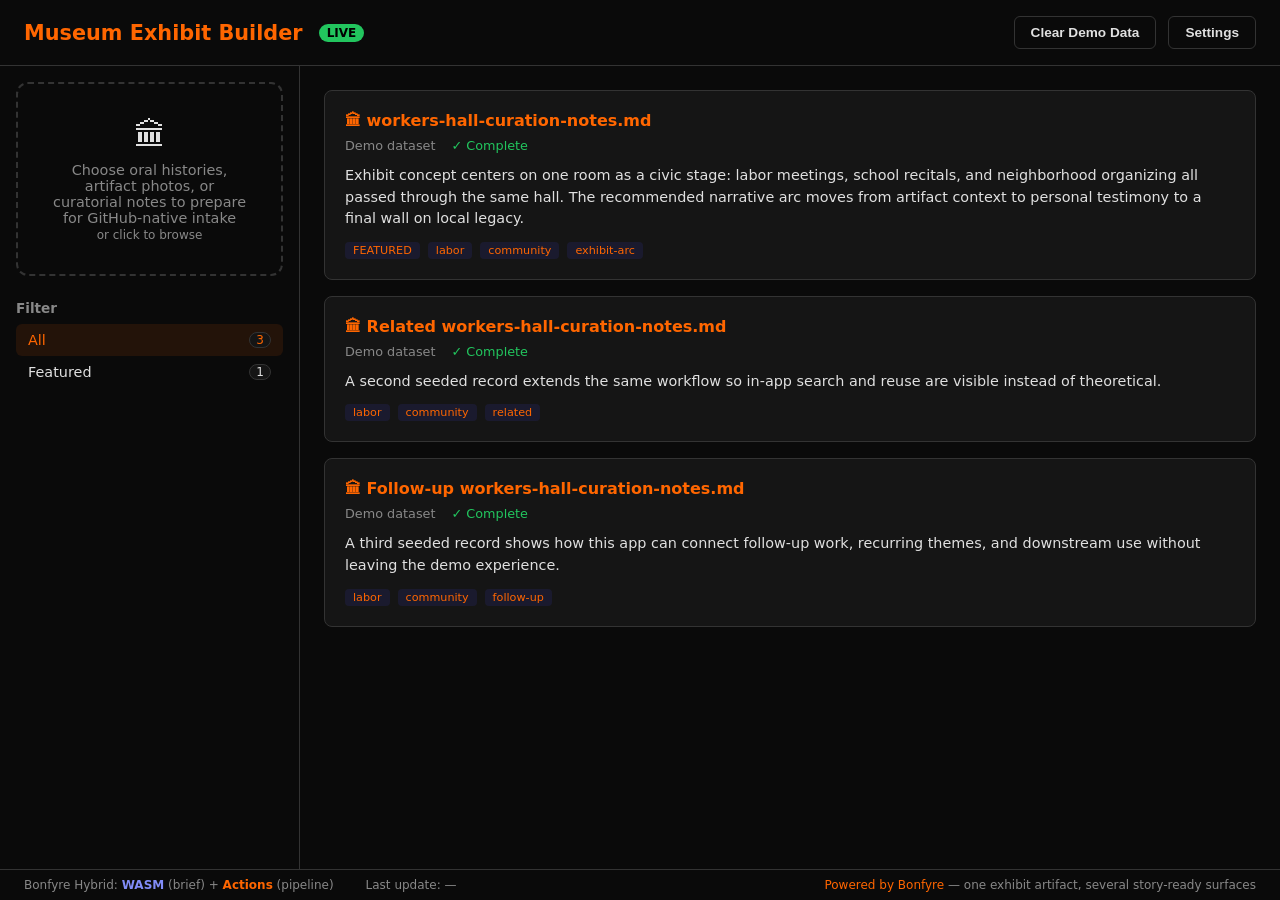
==== site/index.html @ 31284d8c "Make seeded demos multi-record and searchable" ====
<!DOCTYPE html>
<html lang="en">
<head>
  <meta charset="utf-8">
  <meta name="viewport" content="width=device-width,initial-scale=1">
  <title>Museum Exhibit Builder</title>
  <style>
    :root{--bg:#0a0a0a;--fg:#e0e0e0;--accent:#ff6600;--surface:#151515;--border:#333;--dim:#888;--green:#22c55e;--red:#ef4444;--yellow:#eab308}
    *{margin:0;padding:0;box-sizing:border-box}
    body{font-family:system-ui,-apple-system,sans-serif;background:var(--bg);color:var(--fg)}
    .app{display:grid;grid-template-columns:300px 1fr;grid-template-rows:auto 1fr auto;min-height:100vh}
    header{grid-column:1/-1;padding:1rem 1.5rem;border-bottom:1px solid var(--border);display:flex;align-items:center;gap:1rem}
    .sidebar{border-right:1px solid var(--border);padding:1rem;overflow-y:auto}
    .main{padding:1.5rem;overflow-y:auto}
    h1{font-size:1.3rem;color:var(--accent)}
    .badge{font-size:.75rem;padding:2px 8px;border-radius:999px;font-weight:600}
    .badge-live{background:var(--green);color:#000}
    .badge-processing{background:var(--yellow);color:#000;animation:pulse 1.5s infinite}
    @keyframes pulse{50%{opacity:.6}}
    .header-right{margin-left:auto;display:flex;gap:.75rem;align-items:center}
    .dropzone{border:2px dashed var(--border);border-radius:12px;padding:2rem;text-align:center;cursor:pointer;transition:all .2s;margin-bottom:1rem}
    .dropzone:hover,.dropzone.drag-over{border-color:var(--accent);background:rgba(255,102,0,.05)}
    .dropzone input{display:none}
    .dropzone-icon{font-size:2rem;margin-bottom:.5rem}
    .dropzone-text{color:var(--dim);font-size:.9rem}
    .pipeline{margin-top:1rem}
    .pipeline-step{display:flex;align-items:center;gap:.5rem;padding:.5rem .75rem;border-left:3px solid var(--border);margin-left:.5rem;font-size:.85rem;transition:all .3s}
    .pipeline-step.active{border-color:var(--accent);color:var(--accent)}
    .pipeline-step.done{border-color:var(--green);color:var(--green)}
    .pipeline-step.wasm{border-color:#818cf8;color:#818cf8}
    .pipeline-step .label{flex:1}
    .pipeline-step .where{font-size:.7rem;opacity:.6}
    .card{background:var(--surface);border:1px solid var(--border);border-radius:8px;padding:1.25rem;margin-bottom:1rem}
    .card h3{color:var(--accent);font-size:1rem;margin-bottom:.5rem}
    .card-meta{font-size:.8rem;color:var(--dim);margin-bottom:.75rem;display:flex;gap:1rem}
    .card-body{font-size:.9rem;line-height:1.5}
    .card-tags{margin-top:.75rem;display:flex;gap:.5rem;flex-wrap:wrap}
    .tag{font-size:.7rem;padding:2px 8px;border-radius:4px;background:#1a1a2e;color:var(--accent)}
    .tag-urgent{background:#3b1111;color:var(--red)}
    .preview{background:#0d0d1a;border:1px solid #2a2a4a;border-radius:8px;padding:1rem;margin-top:1rem}
    .preview h4{color:#818cf8;font-size:.85rem;margin-bottom:.5rem}
    .preview pre{font-size:.8rem;white-space:pre-wrap;color:var(--dim);max-height:300px;overflow-y:auto}
    .wasm-badge{font-size:.65rem;background:#818cf8;color:#000;padding:1px 6px;border-radius:3px;margin-left:.5rem}
    .config{margin-top:1.5rem}
    .config h4{font-size:.85rem;color:var(--dim);margin-bottom:.5rem}
    .config input{width:100%;padding:.5rem;background:var(--surface);border:1px solid var(--border);border-radius:4px;color:var(--fg);font-size:.85rem;margin-bottom:.5rem}
    .config label{font-size:.8rem;color:var(--dim);display:block;margin-bottom:.25rem}
    .btn{padding:.5rem 1rem;border-radius:6px;border:none;cursor:pointer;font-size:.85rem;font-weight:600;transition:all .15s}
    .btn-primary{background:var(--accent);color:#000}
    .btn-primary:hover{background:#e65c00}
    .btn-ghost{background:transparent;border:1px solid var(--border);color:var(--fg)}
    .filter-list{list-style:none;margin-top:.5rem}
    .filter-item{padding:.5rem .75rem;border-radius:6px;cursor:pointer;font-size:.9rem;display:flex;justify-content:space-between}
    .filter-item:hover{background:rgba(255,255,255,.05)}
    .filter-item.active{background:rgba(255,102,0,.1);color:var(--accent)}
    .filter-count{font-size:.75rem;background:var(--surface);border:1px solid var(--border);padding:0 6px;border-radius:999px}
    .status-bar{grid-column:1/-1;border-top:1px solid var(--border);padding:.5rem 1.5rem;font-size:.75rem;color:var(--dim);display:flex;gap:2rem}
    @media(max-width:768px){.app{grid-template-columns:1fr}.sidebar{border-right:none;border-bottom:1px solid var(--border)}}
  </style>
</head>
<body>
  <div class="app">
    <header>
      <h1>Museum Exhibit Builder</h1>
      <span class="badge badge-live" id="statusBadge">LIVE</span>
      <div class="header-right">
        <button class="btn btn-ghost" id="toggleDemoBtn" type="button">Clear Demo Data</button>
        <button class="btn btn-ghost" onclick="toggleConfig()">Settings</button>
      </div>
    </header>
    <div class="sidebar">
      <div class="dropzone" id="dropzone">
        <div class="dropzone-icon">🏛</div>
        <div class="dropzone-text">Choose oral histories, artifact photos, or curatorial notes to prepare for GitHub-native intake<br><small>or click to browse</small></div>
        <input type="file" id="fileInput" accept="audio/*,.wav,.mp3,.m4a,.ogg,.flac,.webm,image/*,.jpg,.jpeg,.png,.gif,.txt,.md" multiple>
      </div>
      <div class="pipeline" id="pipeline" style="display:none;">
        <div class="pipeline-step" data-step="prepare"><span class="label">Prepare intake file</span><span class="where">Browser</span></div>
        <div class="pipeline-step" data-step="commit"><span class="label">Upload + commit</span><span class="where">GitHub Web</span></div>
        <div class="pipeline-step" data-step="process"><span class="label">bonfyre-transcribe</span><span class="where">Actions</span></div>
        <div class="pipeline-step" data-step="brief"><span class="label">bonfyre-brief</span><span class="where wasm-badge">WASM</span></div>
        <div class="pipeline-step" data-step="clips"><span class="label">bonfyre-clips</span><span class="where">Actions</span></div>
        <div class="pipeline-step" data-step="tag"><span class="label">bonfyre-tag</span><span class="where">Actions</span></div>
        <div class="pipeline-step" data-step="render"><span class="label">bonfyre-render</span><span class="where">Actions</span></div>
        <div class="pipeline-step" data-step="emit"><span class="label">bonfyre-emit</span><span class="where">Actions</span></div>
      </div>
      <div class="preview" id="wasmPreview" style="display:none;">
        <h4>Live Preview <span class="wasm-badge">WASM</span></h4>
        <pre id="previewContent">Processing…</pre>
      </div>
      <div class="preview" id="intakePreview" style="display:none;">
        <h4>GitHub Intake</h4>
        <pre id="intakeContent">Preparing upload…</pre>
        <div style="margin-top:.75rem;display:flex;gap:.5rem;flex-wrap:wrap;">
          <a class="btn btn-primary" id="downloadPrepared" href="#" download>Download Intake Copy</a>
          <a class="btn btn-ghost" id="openUploadFolder" href="#" target="_blank" rel="noreferrer">Open GitHub Folder</a>
          <button class="btn btn-ghost" id="markUploaded" type="button">I Uploaded It</button>
        </div>
      </div>
      <h4 style="margin-top:1.5rem;font-size:.85rem;color:var(--dim);">Filter</h4>
      <ul class="filter-list" id="filterList">
        <li class="filter-item active" data-filter="all">All <span class="filter-count" id="countAll">0</span></li>
        <li class="filter-item" data-filter="flagged">Featured <span class="filter-count">0</span></li>
      </ul>
      <div class="config" id="configPanel" style="display:none;">
        <h4>GitHub Connection</h4>
        <label>Repository (owner/repo)</label>
        <input type="text" id="cfgRepo" placeholder="Nickgonzales76017/pages-museum-exhibit">
        <label>Branch</label>
        <input type="text" id="cfgBranch" value="main">
<button class="btn btn-primary" onclick="saveConfig()" style="width:100%;margin-top:.5rem;">Save</button>
      </div>
    </div>
    <div class="main" id="boardContent">
      <div style="text-align:center;padding:4rem 2rem;color:var(--dim);">
        <p style="font-size:1.2rem;margin-bottom:.5rem;">No exhibits yet</p>
        <p>Drop oral histories, photos, or notes to build a digital museum exhibit.</p>
        <p style="margin-top:1.5rem;font-size:.85rem;line-height:1.6;">
          <strong style="color:var(--accent);">Path 3 — Hybrid Architecture</strong><br>
          Prepare intake copy → upload with <strong style="color:var(--accent)">GitHub’s own web UI</strong><br>→ <strong style="color:var(--accent)">Actions</strong> transcribes, clips, tags → <strong style="color:#818cf8">WASM</strong> briefs in-browser → Pages deploys
        </p>
        <div style="margin-top:1.5rem;display:grid;grid-template-columns:repeat(auto-fit,minmax(130px,1fr));gap:.75rem;text-align:center;font-size:.8rem;">
          <div style="padding:.5rem;border:1px solid var(--border);border-radius:6px;">
            <div style="color:var(--accent);font-weight:600;font-size:1rem;">One collection</div>
            <div>Start from the actual material</div>
          </div>
          <div style="padding:.5rem;border:1px solid var(--border);border-radius:6px;">
            <div style="color:var(--accent);font-weight:600;font-size:1rem;">Exhibit-ready story</div>
            <div>Context people can walk through</div>
          </div>
          <div style="padding:.5rem;border:1px solid var(--border);border-radius:6px;">
            <div style="color:var(--accent);font-weight:600;font-size:1rem;">No prompt UI</div>
            <div>Bring the collection and go</div>
          </div>
        </div>
        <p style="margin-top:1rem;font-size:.75rem;color:var(--dim);">
          One exhibit artifact, several story-ready surfaces.
        </p>
      </div>
    </div>
    <div class="status-bar">
      <span>Bonfyre Hybrid: <strong style="color:#818cf8">WASM</strong> (brief) + <strong style="color:var(--accent)">Actions</strong> (pipeline)</span>
      <span id="lastUpdate">Last update: —</span>
      <span style="margin-left:auto;"><a href="https://github.com/Nickgonzales76017/bonfyre" style="color:var(--accent);text-decoration:none;">Powered by Bonfyre</a>
        &mdash; one exhibit artifact, several story-ready surfaces</span>
    </div>
  </div>
    <script src="js/github-intake.js"></script>
  <script src="js/github-jobs.js"></script>
  <script>
const STORE_KEY = 'bonfyre_pages-museum-exhibit_config';
const ITEMS_KEY = 'bonfyre_pages-museum-exhibit_items';
const INPUT_PATH = 'input';
const DEFAULT_REPO = 'Nickgonzales76017/pages-museum-exhibit';
const DEFAULT_BRANCH = 'main';
const APP_NAME = "Museum Exhibit Builder";
const ROUTE_LABEL = "museum exhibit";
const EXTRA_ARTIFACTS = [{"suffix":".clips.json","step":"clips"},{"suffix":".tags.json","step":"tag"}];
const COMPLETE_WHEN_ANY = ["clips","tags"];
const FLAG_TERMS = ["featured","hero"];
const COMPLETE_AFTER_BRIEF_ONLY = false;

let config = Object.assign({ repo: DEFAULT_REPO, branch: DEFAULT_BRANCH }, JSON.parse(localStorage.getItem(STORE_KEY) || '{}'));
let items = JSON.parse(localStorage.getItem(ITEMS_KEY) || '[]');
let briefWorker = null;
let activeIntake = null;

function toggleConfig() {
  const panel = document.getElementById('configPanel');
  panel.style.display = panel.style.display === 'none' ? 'block' : 'none';
  if (panel.style.display === 'block') {
    document.getElementById('cfgRepo').value = config.repo || '';
    document.getElementById('cfgBranch').value = config.branch || 'main';
  }
}

function saveConfig() {
  config = {
    repo: document.getElementById('cfgRepo').value.trim() || DEFAULT_REPO,
    branch: document.getElementById('cfgBranch').value.trim() || DEFAULT_BRANCH
  };
  localStorage.setItem(STORE_KEY, JSON.stringify(config));
  document.getElementById('configPanel').style.display = 'none';
}

const dropzone = document.getElementById('dropzone');
const fileInput = document.getElementById('fileInput');

dropzone.addEventListener('click', () => fileInput.click());
dropzone.addEventListener('dragover', e => { e.preventDefault(); dropzone.classList.add('drag-over'); });
dropzone.addEventListener('dragleave', () => dropzone.classList.remove('drag-over'));
dropzone.addEventListener('drop', e => {
  e.preventDefault();
  dropzone.classList.remove('drag-over');
  [...e.dataTransfer.files].forEach(f => handleFile(f));
});
fileInput.addEventListener('change', e => { [...e.target.files].forEach(f => handleFile(f)); });

function safeJson(raw) {
  try {
    return JSON.parse(raw);
  } catch (_) {
    return null;
  }
}

function matchesFlagTerms(value) {
  const haystack = typeof value === 'string' ? value.toLowerCase() : JSON.stringify(value || {}).toLowerCase();
  return FLAG_TERMS.some(term => haystack.includes(term));
}

function applyArtifactSignals(item, name, raw) {
  const parsed = safeJson(raw);
  if (name === 'tags' && parsed && Array.isArray(parsed.tags)) {
    item.tags = parsed.tags;
    if (!item.flagged && matchesFlagTerms(parsed.tags)) item.flagged = true;
  }
  if (name === 'tone') {
    if (!item.flagged && (matchesFlagTerms(raw) || matchesFlagTerms(parsed))) item.flagged = true;
  }
  if (!item.flagged && matchesFlagTerms(raw)) item.flagged = true;
}

async function handleFile(file) {
  if (!config.repo) {
    toggleConfig();
    alert('Configure the GitHub repository first.');
    return;
  }

  const preparedName = BonfyreGitHubIntake.createPreparedName(file.name);
  const itemId = preparedName.replace(/\.[^.]*$/, '');
  const targetPath = INPUT_PATH + '/' + preparedName;

  showPipeline();
  updateStep('prepare', 'active');
  updateStep('brief', 'wasm');

  activeIntake = {
    id: itemId,
    file: preparedName,
    originalFile: file.name,
    targetPath,
    uploadFolderUrl: buildUploadFolderUrl(),
    pollingStarted: false
  };

  try {
    const preparedDownload = BonfyreGitHubIntake.createPreparedDownload(file, preparedName);
    updateStep('prepare', 'done');
    updateStep('commit', 'active');
    BonfyreGitHubJobs.showIntakePreview({
      intake: activeIntake,
      preparedDownload,
      routeLabel: ROUTE_LABEL,
      branch: config.branch
    });

    const item = {
      id: itemId,
      file: preparedName,
      time: new Date().toLocaleString(),
      status: 'awaiting-upload',
      brief: null,
      tags: [],
      flagged: false,
      targetPath
    };

    items = BonfyreGitHubJobs.upsertAndPersist(ITEMS_KEY, items, item);
    renderBoard();

    if (BonfyreGitHubIntake.isTextLikeFile(file)) {
      const text = await file.text();
      runBriefWasm(text, itemId);
    } else {
      showWasmPreview(BonfyreGitHubJobs.buildReadyMessage(APP_NAME));
    }
  } catch (err) {
    console.error('Intake preparation failed:', err);
    alert('Intake preparation failed: ' + err.message);
    hidePipeline();
  }
}

async function githubGetFile(filePath) {
  return BonfyreGitHubIntake.fetchRawFile({
    repo: config.repo,
    branch: config.branch,
    path: filePath
  });
}

function buildUploadFolderUrl() {
  return BonfyreGitHubIntake.buildUploadFolderUrl({
    repo: config.repo,
    branch: config.branch,
    inputPath: INPUT_PATH
  });
}

function markUploaded() {
  items = BonfyreGitHubJobs.markUploaded({
    activeIntake,
    items,
    storageKey: ITEMS_KEY,
    updateStep,
    renderBoard,
    onStartPoll: function(intake) {
      pollForCompletion(intake.id, intake.file);
    }
  });
}

function initBriefWorker() {
  if (window.Worker) {
    try {
      briefWorker = new Worker('js/brief-worker.js');
      briefWorker.onmessage = function(e) {
        if (e.data.type === 'brief') {
          showWasmPreview(e.data.result);
          items = BonfyreGitHubJobs.updateAndPersist(ITEMS_KEY, items, e.data.id, function(item) {
            item.brief = e.data.result;
            item.status = 'previewed';
          });
          renderBoard();
        }
      };
    } catch (_) {}
  }
}

function runBriefWasm(transcript, itemId) {
  if (briefWorker) {
    briefWorker.postMessage({ type: 'brief', text: transcript, id: itemId });
    updateStep('brief', 'active');
  }
}

function pollForCompletion(itemId, fileName) {
  const base = fileName.replace(/\.[^.]*$/, '');
  const seen = {};

  BonfyreGitHubJobs.pollArtifacts({
    onError: function(err) {
      console.warn('[bonfyre] poll:', err.message);
    },
    onPoll: async function(ctrl) {
      const transcript = await githubGetFile('artifacts/' + base + '.transcript.json');
      if (!transcript) return;

      updateStep('process', 'done');
      runBriefWasm(transcript, itemId);

      const brief = await githubGetFile('artifacts/' + base + '.brief.json');
      if (brief) updateStep('brief', 'done');

      for (const artifact of EXTRA_ARTIFACTS) {
        const raw = await githubGetFile('artifacts/' + base + artifact.suffix);
        if (!raw) continue;
        const key = artifact.suffix.replace(/^\./, '').replace(/\.(json|txt|md|html)$/,'');
        seen[key] = raw;
        if (artifact.step) updateStep(artifact.step, 'done');
      }

      const idx = items.findIndex(h => h.id === itemId);
      if (idx >= 0) {
        const next = Object.assign({}, items[idx]);
        if (brief) next.brief = BonfyreGitHubIntake.parseBriefPayload(brief);
        Object.keys(seen).forEach(name => applyArtifactSignals(next, name, seen[name]));
        items = BonfyreGitHubJobs.updateAndPersist(ITEMS_KEY, items, itemId, function(item) {
          item.brief = next.brief;
          item.tags = next.tags;
          item.flagged = next.flagged;
        });
      }

      const hasCompletionSignal = COMPLETE_WHEN_ANY.some(name => seen[name]);
      if (brief && (hasCompletionSignal || COMPLETE_AFTER_BRIEF_ONLY)) {
        updateStep('emit', 'done');
        items = BonfyreGitHubJobs.updateAndPersist(ITEMS_KEY, items, itemId, function(item) {
          item.status = 'complete';
          if (brief) item.brief = BonfyreGitHubIntake.parseBriefPayload(brief);
        });
        renderBoard();
        BonfyreGitHubJobs.touchLastUpdate('lastUpdate');
        setTimeout(hidePipeline, 2000);
        ctrl.stop();
        return;
      }

      renderBoard();
    }
  });
}

function showPipeline() {
  document.getElementById('pipeline').style.display = 'block';
  document.getElementById('statusBadge').className = 'badge badge-processing';
  document.getElementById('statusBadge').textContent = 'READY';
}

function hidePipeline() {
  document.getElementById('statusBadge').className = 'badge badge-live';
  document.getElementById('statusBadge').textContent = 'LIVE';
}

function updateStep(step, state) {
  const el = document.querySelector('[data-step="' + step + '"]');
  if (el) el.className = 'pipeline-step ' + state;
}

function showWasmPreview(text) {
  document.getElementById('wasmPreview').style.display = 'block';
  document.getElementById('previewContent').textContent = text;
}

function renderBoard() {
  const container = document.getElementById('boardContent');
  if (!items.length) return;
  const activeFilter = document.querySelector('.filter-item.active')?.dataset.filter || 'all';
  const filtered = activeFilter === 'all' ? items :
                   activeFilter === 'flagged' ? items.filter(h => h.flagged) :
                   items.filter(h => h.tags?.includes(activeFilter));
  let html = '';
  for (const h of filtered) {
    const statusColor = BonfyreGitHubJobs.statusColor(h.status);
    const statusLabel = BonfyreGitHubJobs.statusLabel(h.status);
    
    html += `<div class="card"><h3>🏛 ${h.file}</h3><div class="card-meta"><span>${h.time}</span><span style="color:${statusColor}">${statusLabel}</span></div><div class="card-body">${h.brief || "<em style=\"color:var(--dim)\">Curating exhibit…</em>"}</div><div class="card-tags">${h.flagged ? "<span class=\"tag\">FEATURED</span>" : ""}${(h.tags||[]).map(t=>`<span class="tag">${t}</span>`).join("")}</div></div>`;
  }
  container.innerHTML = html;
  const countAll = document.getElementById('countAll');
  if (countAll) countAll.textContent = items.length;
}

document.getElementById('filterList').addEventListener('click', e => {
  const item = e.target.closest('.filter-item');
  if (!item) return;
  document.querySelectorAll('.filter-item').forEach(i => i.classList.remove('active'));
  item.classList.add('active');
  renderBoard();
});

document.getElementById('markUploaded').addEventListener('click', markUploaded);

initBriefWorker();
renderBoard();
  </script>
  <script src="js/demo-boot.js"></script>
  <script>
    BonfyreDemoBoot.init({
      storeKey: ITEMS_KEY,
      demoPath: 'demos/museum-exhibit/demo-items.json',
      getItems: () => items,
      setItems: value => { items = value; },
      renderBoard: renderBoard
    });
  </script>
</body>
</html>
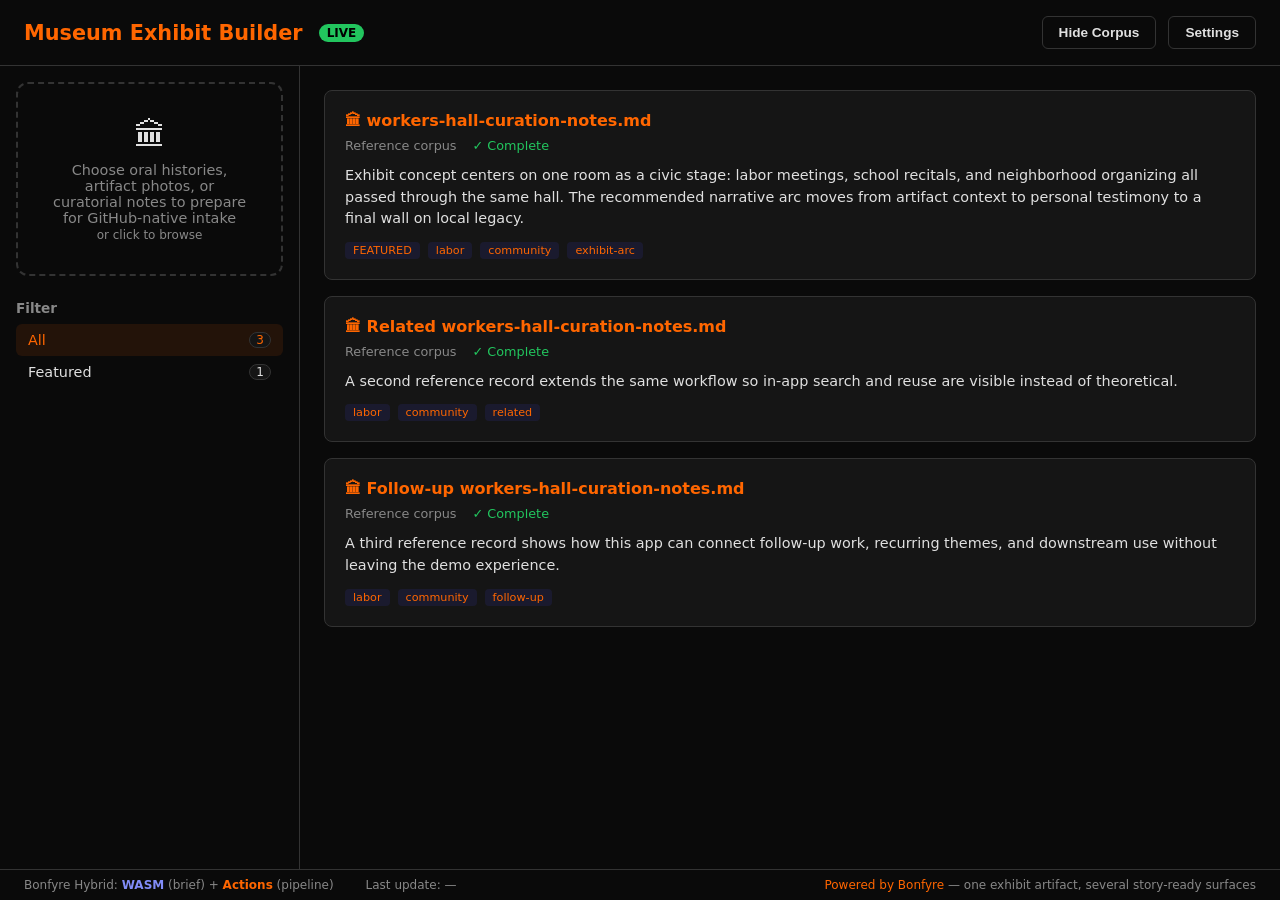
==== commit 50ca597a: "Remove staged-demo language from live apps" ====
--- a/site/index.html
+++ b/site/index.html
@@ -64,7 +64,7 @@
       <h1>Museum Exhibit Builder</h1>
       <span class="badge badge-live" id="statusBadge">LIVE</span>
       <div class="header-right">
-        <button class="btn btn-ghost" id="toggleDemoBtn" type="button">Clear Demo Data</button>
+        <button class="btn btn-ghost" id="toggleDemoBtn" type="button">Hide Corpus</button>
         <button class="btn btn-ghost" onclick="toggleConfig()">Settings</button>
       </div>
     </header>
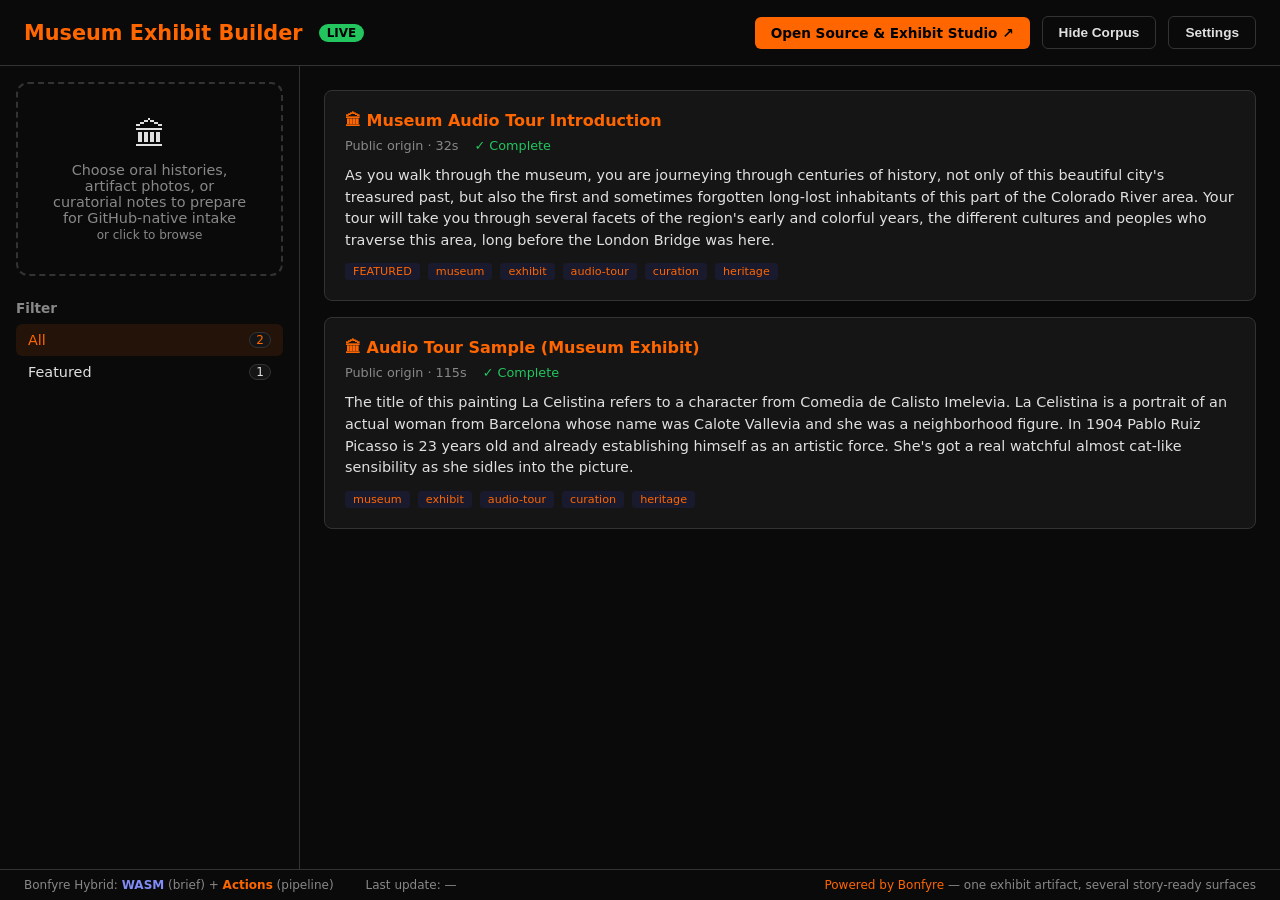
==== commit d629bb61: "feat(museum): connect source-ingestion app to full curatorial exhibit experience" ====
--- a/site/index.html
+++ b/site/index.html
@@ -64,6 +64,7 @@
       <h1>Museum Exhibit Builder</h1>
       <span class="badge badge-live" id="statusBadge">LIVE</span>
       <div class="header-right">
+        <a href="exhibit-studio/" class="btn btn-primary" style="display:inline-flex;align-items:center;text-decoration:none;white-space:nowrap">Open Source & Exhibit Studio ↗</a>
         <button class="btn btn-ghost" id="toggleDemoBtn" type="button">Hide Corpus</button>
         <button class="btn btn-ghost" onclick="toggleConfig()">Settings</button>
       </div>
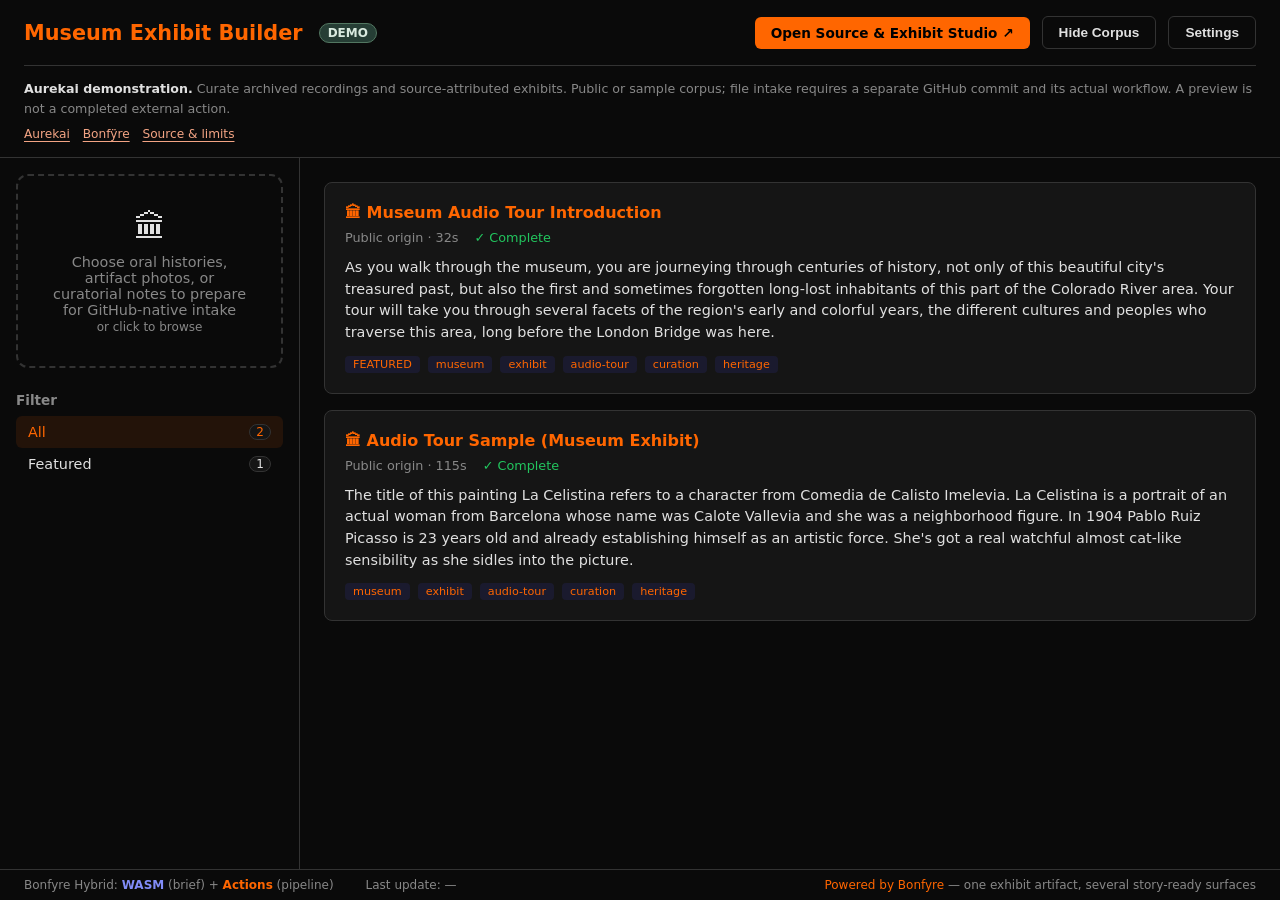
==== commit 879c29c2: "site: distinguish demo workflow from deployed execution and add Aurekai navigation" ====
--- a/site/index.html
+++ b/site/index.html
@@ -56,18 +56,28 @@
     .filter-count{font-size:.75rem;background:var(--surface);border:1px solid var(--border);padding:0 6px;border-radius:999px}
     .status-bar{grid-column:1/-1;border-top:1px solid var(--border);padding:.5rem 1.5rem;font-size:.75rem;color:var(--dim);display:flex;gap:2rem}
     @media(max-width:768px){.app{grid-template-columns:1fr}.sidebar{border-right:none;border-bottom:1px solid var(--border)}}
-  </style>
+  
+    header{flex-wrap:wrap}
+    .badge-demo{background:#263e35;color:#d9eadf;border:1px solid #527761}
+    .aurekai-context{flex:1 0 100%;border-top:1px solid var(--border);padding:.8rem 0 0;display:flex;align-items:center;justify-content:space-between;gap:.5rem 2rem;flex-wrap:wrap}
+    .aurekai-context p{margin:0;font-size:.79rem;line-height:1.6;color:var(--dim)}
+    .aurekai-context strong{color:var(--fg)}
+    .aurekai-context nav{display:flex;align-items:center;gap:.8rem;flex-wrap:wrap}
+    .aurekai-context a{color:#f3a484;font-size:.76rem;text-decoration:underline;text-underline-offset:3px}
+    .aurekai-context a:focus-visible{outline:2px solid #f3a484;outline-offset:3px}
+    </style>
 </head>
 <body>
   <div class="app">
     <header>
       <h1>Museum Exhibit Builder</h1>
-      <span class="badge badge-live" id="statusBadge">LIVE</span>
+      <span class="badge badge-demo" id="statusBadge">DEMO</span>
       <div class="header-right">
         <a href="exhibit-studio/" class="btn btn-primary" style="display:inline-flex;align-items:center;text-decoration:none;white-space:nowrap">Open Source & Exhibit Studio ↗</a>
         <button class="btn btn-ghost" id="toggleDemoBtn" type="button">Hide Corpus</button>
         <button class="btn btn-ghost" onclick="toggleConfig()">Settings</button>
       </div>
+          <div class="aurekai-context" aria-label="Aurekai demo and source"><p><strong>Aurekai demonstration.</strong> Curate archived recordings and source-attributed exhibits. Public or sample corpus; file intake requires a separate GitHub commit and its actual workflow. A preview is not a completed external action.</p><nav aria-label="Related sites"><a href="https://aurekai.work">Aurekai</a><a href="https://nickgonzales76017.github.io/bonfyre/">Bonfÿre</a><a href="https://github.com/Nickgonzales76017/pages-museum-exhibit">Source &amp; limits</a></nav></div>
     </header>
     <div class="sidebar">
       <div class="dropzone" id="dropzone">
@@ -117,7 +127,7 @@
         <p style="font-size:1.2rem;margin-bottom:.5rem;">No exhibits yet</p>
         <p>Drop oral histories, photos, or notes to build a digital museum exhibit.</p>
         <p style="margin-top:1.5rem;font-size:.85rem;line-height:1.6;">
-          <strong style="color:var(--accent);">Path 3 — Hybrid Architecture</strong><br>
+          <strong style="color:var(--accent);">Example intake path (verify actual workflow)</strong><br>
           Prepare intake copy → upload with <strong style="color:var(--accent)">GitHub’s own web UI</strong><br>→ <strong style="color:var(--accent)">Actions</strong> transcribes, clips, tags → <strong style="color:#818cf8">WASM</strong> briefs in-browser → Pages deploys
         </p>
         <div style="margin-top:1.5rem;display:grid;grid-template-columns:repeat(auto-fit,minmax(130px,1fr));gap:.75rem;text-align:center;font-size:.8rem;">
@@ -402,8 +412,8 @@
 }
 
 function hidePipeline() {
-  document.getElementById('statusBadge').className = 'badge badge-live';
-  document.getElementById('statusBadge').textContent = 'LIVE';
+  document.getElementById('statusBadge').className = 'badge badge-demo';
+  document.getElementById('statusBadge').textContent = 'DEMO';
 }
 
 function updateStep(step, state) {
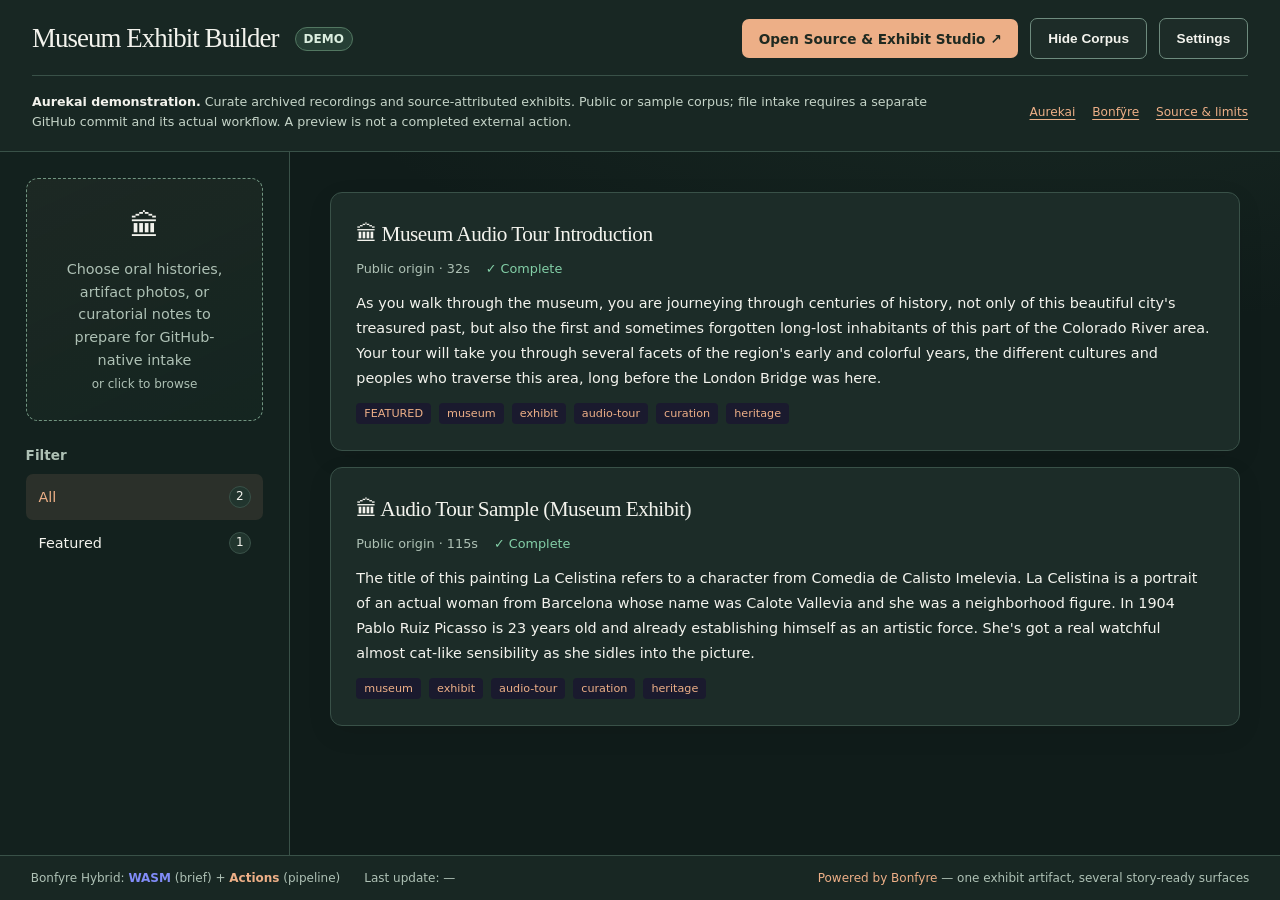
==== commit 90e3e005: "site: unify older Pages applications with mature Aurekai layout and readable controls" ====
--- a/site/index.html
+++ b/site/index.html
@@ -65,7 +65,48 @@
     .aurekai-context nav{display:flex;align-items:center;gap:.8rem;flex-wrap:wrap}
     .aurekai-context a{color:#f3a484;font-size:.76rem;text-decoration:underline;text-underline-offset:3px}
     .aurekai-context a:focus-visible{outline:2px solid #f3a484;outline-offset:3px}
-    </style>
+    
+    /* Aurekai 2026 shared visual cut: presentation-only, retains workflow behavior. */
+    :root{--bg:#101c1a;--fg:#f3f3ed;--accent:#edaf87;--surface:#1c2c28;--border:#395148;--dim:#aec1b5;--green:#83cfa7;--red:#f1a69c;--yellow:#efd18e}
+    html{scroll-behavior:smooth}
+    body{font-family:system-ui,-apple-system,BlinkMacSystemFont,"Segoe UI",sans-serif;line-height:1.54;background:radial-gradient(ellipse 85% 52% at 82% 0,rgba(68,108,83,.17),transparent 70%),var(--bg);color:var(--fg)}
+    .app{max-width:1650px;margin:0 auto;grid-template-columns:minmax(250px,290px) minmax(0,1fr);box-shadow:0 0 0 1px rgba(255,255,255,.035);min-height:100vh}
+    header{padding:1.15rem clamp(1rem,2.5vw,2.4rem);background:#182723;border-bottom-color:var(--border);gap:1rem}
+    header h1{font-family:Georgia,"Times New Roman",serif;font-weight:500;font-size:clamp(1.38rem,2.1vw,1.95rem);letter-spacing:-.035em;line-height:1.15;color:var(--fg)}
+    .sidebar{padding:clamp(1rem,2vw,1.7rem);background:#13211e;border-color:var(--border)}
+    .main{padding:clamp(1.2rem,3.1vw,3rem);min-width:0}
+    .card,.preview{border-radius:12px;background:var(--surface);border:1px solid var(--border);box-shadow:0 8px 26px rgba(0,0,0,.08)}
+    .card{padding:clamp(1.05rem,2vw,1.7rem)}
+    .card h3{font-family:Georgia,"Times New Roman",serif;font-size:1.33rem;letter-spacing:-.025em;font-weight:500;color:var(--fg)}
+    .card-body{line-height:1.73}
+    .card-meta,.dropzone-text{color:var(--dim);line-height:1.58}
+    .dropzone{background:linear-gradient(155deg,rgba(225,180,142,.05),rgba(29,60,48,.15));border:1px dashed #719581;padding:clamp(1.4rem,2vw,2rem);border-radius:12px;cursor:pointer}
+    .dropzone:hover,.dropzone.drag-over{border-color:var(--accent);background:rgba(237,175,135,.07)}
+    .dropzone-icon{font-size:1.85rem}
+    .btn{border-radius:7px;padding:.64rem 1.05rem;line-height:1.35;min-height:36px}
+    .btn-primary{background:var(--accent);color:#202a21}
+    .btn-primary:hover{background:#f5c29b;color:#111b17}
+    .btn-ghost{border:1px solid #6e8b7e;color:var(--fg);background:rgba(255,255,255,.025)}
+    .btn-ghost:hover{border-color:var(--accent);background:rgba(237,175,135,.08)}
+    .filter-item{border-radius:7px;padding:.75rem .8rem;gap:.5rem}
+    .filter-item.active{background:rgba(237,175,135,.11);color:var(--accent)}
+    .filter-count{background:#21352e;color:var(--fg)}
+    .pipeline-step{padding:.7rem .8rem;border-color:#4f7461}
+    .pipeline-step.active{border-color:var(--accent);color:var(--accent)}
+    .pipeline-step.done{border-color:var(--green);color:var(--green)}
+    .config label,.config h4{color:var(--dim)}
+    .config input{border-radius:7px;background:#172722;color:var(--fg);padding:.7rem}
+    .status-bar{background:#182723;color:var(--dim);border-top:1px solid var(--border);padding:.8rem clamp(1rem,2.4vw,2.4rem);flex-wrap:wrap;gap:.5rem 1.5rem}
+    a{color:var(--accent);text-underline-offset:3px}
+    :is(button,a,input,select,textarea):focus-visible{outline:2px solid var(--accent);outline-offset:3px}
+    .aurekai-context{padding-top:1rem}
+    .aurekai-context p{max-width:920px;color:#c5d4c8}
+    .aurekai-context nav{gap:.6rem 1.05rem}
+    .aurekai-context a{color:var(--accent)}
+    .badge-demo{background:#263f35;color:#dcefe0}
+    @media(max-width:820px){.app{display:flex;flex-direction:column}.sidebar{border-right:0;border-bottom:1px solid var(--border)}.main{min-height:45vh}.header-right{margin-left:0}.status-bar{gap:.4rem .8rem}}
+    @media(prefers-reduced-motion:reduce){html{scroll-behavior:auto}.badge-processing{animation:none}}
+</style>
 </head>
 <body>
   <div class="app">
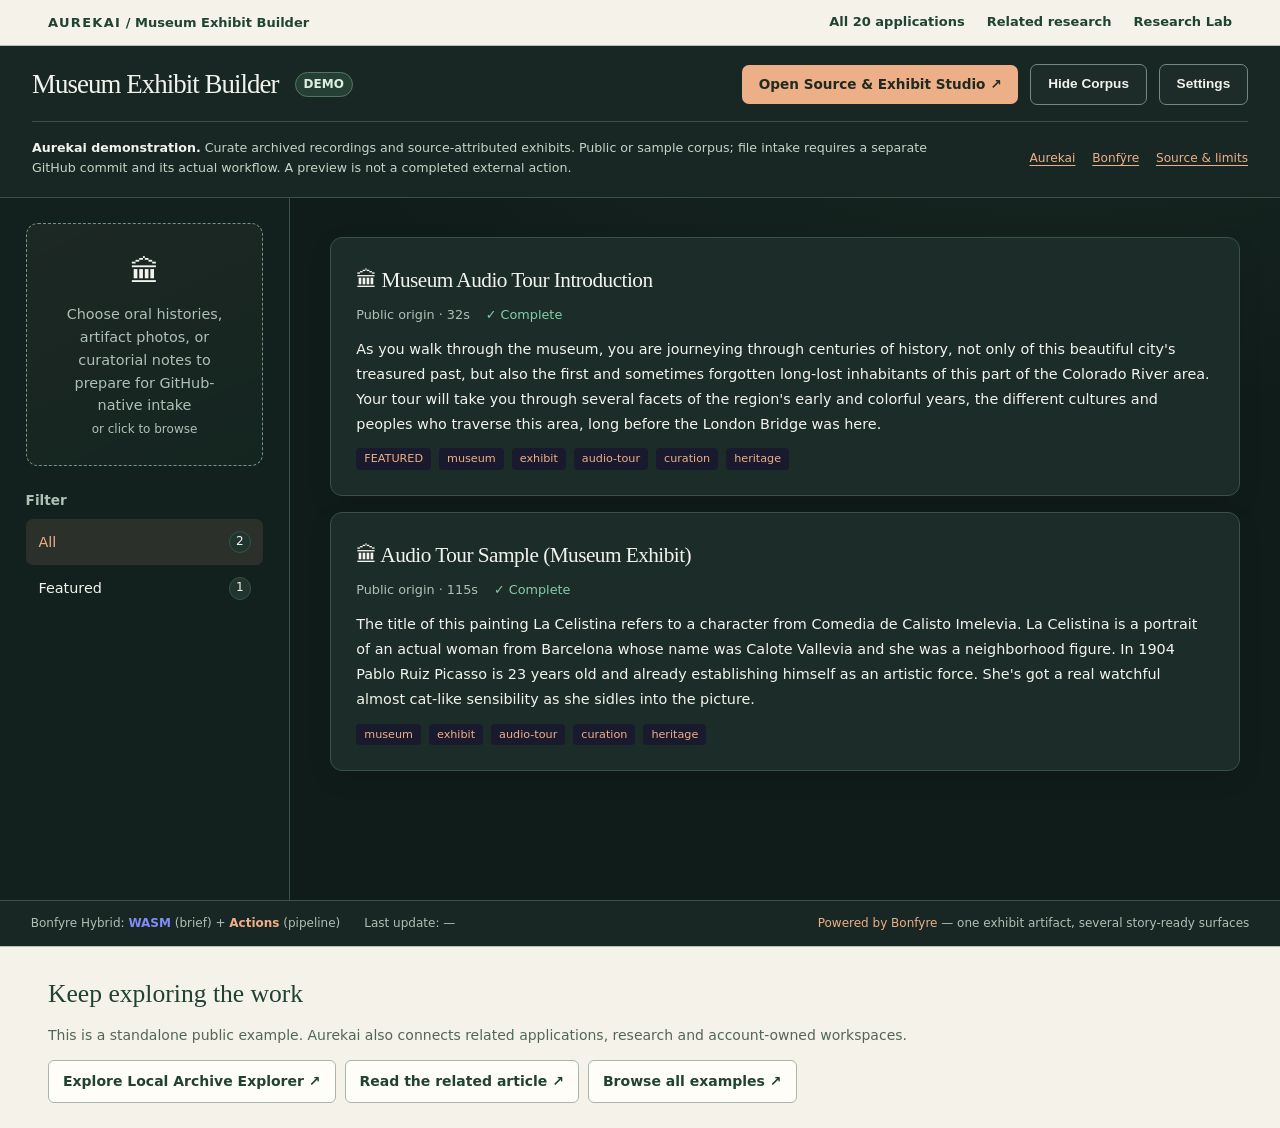
==== commit f13e1ade: "site: link standalone application to Aurekai explorer and related research" ====
--- a/site/index.html
+++ b/site/index.html
@@ -107,8 +107,17 @@
     @media(max-width:820px){.app{display:flex;flex-direction:column}.sidebar{border-right:0;border-bottom:1px solid var(--border)}.main{min-height:45vh}.header-right{margin-left:0}.status-bar{gap:.4rem .8rem}}
     @media(prefers-reduced-motion:reduce){html{scroll-behavior:auto}.badge-processing{animation:none}}
 </style>
+<style id="aurekai-network-styles">
+.aurekai-network-nav{background:#f4f2e9;color:#204332;padding:12px clamp(16px,4vw,48px);display:flex;align-items:center;justify-content:space-between;gap:12px 25px;flex-wrap:wrap;border-bottom:1px solid #b5c3b5;font:600 13px/1.5 system-ui,-apple-system,sans-serif;position:relative;z-index:10}
+.aurekai-network-nav a{color:#204332;text-decoration:none;border-bottom:1px solid transparent}.aurekai-network-nav a:hover{border-bottom-color:#b54b32}.aurekai-network-nav a:focus-visible,.aurekai-next a:focus-visible{outline:2px solid #b54b32;outline-offset:4px}
+.aurekai-network-nav>span{white-space:normal}.aurekai-network-nav>span strong{font-weight:850;letter-spacing:.1em}.aurekai-network-nav>div{display:flex;flex-wrap:wrap;gap:9px 22px}
+.aurekai-next{background:#f4f2e9;color:#214233;padding:25px clamp(17px,4vw,48px);border-top:1px solid #b5c3b5;font:400 14px/1.6 system-ui,-apple-system,sans-serif}
+.aurekai-next h2{font:500 clamp(21px,2vw,28px)/1.3 Georgia,serif;color:#214233;margin:5px 0 14px}.aurekai-next p{color:#526658;margin:0 0 14px}
+.aurekai-next-links{display:flex;flex-wrap:wrap;gap:9px}.aurekai-next-links a{display:inline-flex;align-items:center;padding:9px 14px;border:1px solid #a7b7aa;text-decoration:none;color:#214233;background:#fffdf7;border-radius:6px;font-weight:700}.aurekai-next-links a:hover{border-color:#b54b32}
+</style>
 </head>
 <body>
+<nav class="aurekai-network-nav" aria-label="Aurekai application network"><span><a href="https://nickgonzales76017.github.io/bonfyre/discover/"><strong>AUREKAI</strong></a> / Museum Exhibit Builder</span><div><a href="https://nickgonzales76017.github.io/bonfyre/discover/">All 20 applications</a><a href="https://nickgonzales76017.github.io/bonfyre/blog/a-publisher-deserves-a-home/">Related research</a><a href="https://nickgonzales76017.github.io/bonfyre/labs/">Research Lab</a></div></nav>
   <div class="app">
     <header>
       <h1>Museum Exhibit Builder</h1>
@@ -509,5 +518,6 @@
       renderBoard: renderBoard
     });
   </script>
+<section class="aurekai-next" aria-label="Continue exploring Aurekai"><h2>Keep exploring the work</h2><p>This is a standalone public example. Aurekai also connects related applications, research and account-owned workspaces.</p><div class="aurekai-next-links"><a href="https://nickgonzales76017.github.io/pages-local-archive/">Explore Local Archive Explorer ↗</a><a href="https://nickgonzales76017.github.io/bonfyre/blog/a-publisher-deserves-a-home/">Read the related article ↗</a><a href="https://nickgonzales76017.github.io/bonfyre/discover/">Browse all examples ↗</a></div></section>
 </body>
 </html>
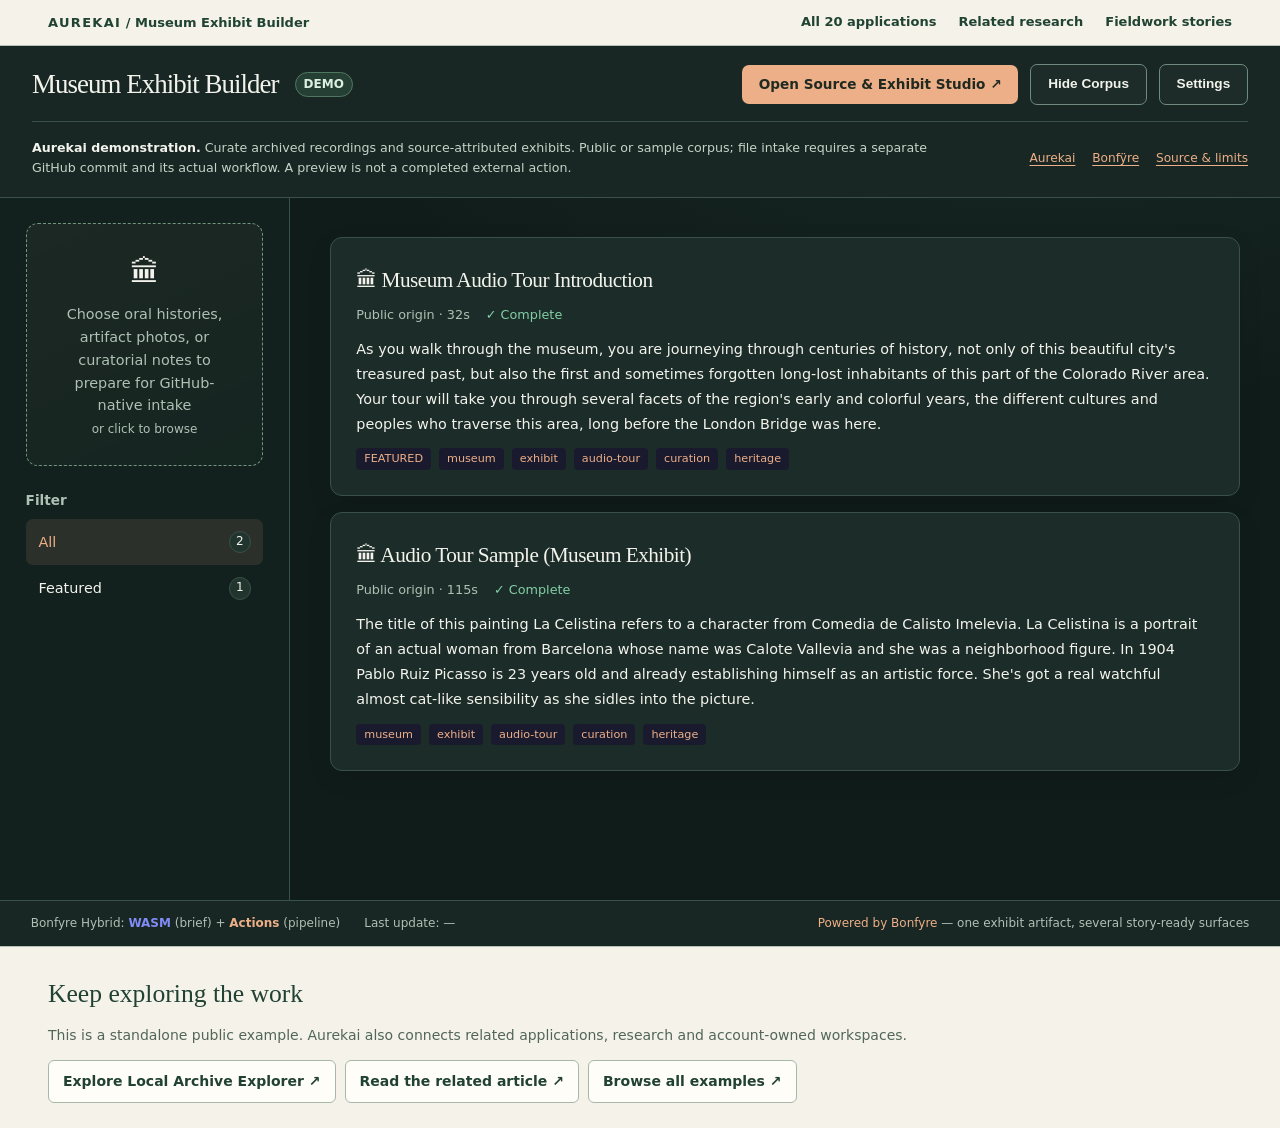
==== commit f7516313: "site: replace retired calculator link with source-led Fieldwork" ====
--- a/site/index.html
+++ b/site/index.html
@@ -117,7 +117,7 @@
 </style>
 </head>
 <body>
-<nav class="aurekai-network-nav" aria-label="Aurekai application network"><span><a href="https://nickgonzales76017.github.io/bonfyre/discover/"><strong>AUREKAI</strong></a> / Museum Exhibit Builder</span><div><a href="https://nickgonzales76017.github.io/bonfyre/discover/">All 20 applications</a><a href="https://nickgonzales76017.github.io/bonfyre/blog/a-publisher-deserves-a-home/">Related research</a><a href="https://nickgonzales76017.github.io/bonfyre/labs/">Research Lab</a></div></nav>
+<nav class="aurekai-network-nav" aria-label="Aurekai application network"><span><a href="https://nickgonzales76017.github.io/bonfyre/discover/"><strong>AUREKAI</strong></a> / Museum Exhibit Builder</span><div><a href="https://nickgonzales76017.github.io/bonfyre/discover/">All 20 applications</a><a href="https://nickgonzales76017.github.io/bonfyre/blog/a-publisher-deserves-a-home/">Related research</a><a href="https://nickgonzales76017.github.io/bonfyre/fieldwork/">Fieldwork stories</a></div></nav>
   <div class="app">
     <header>
       <h1>Museum Exhibit Builder</h1>
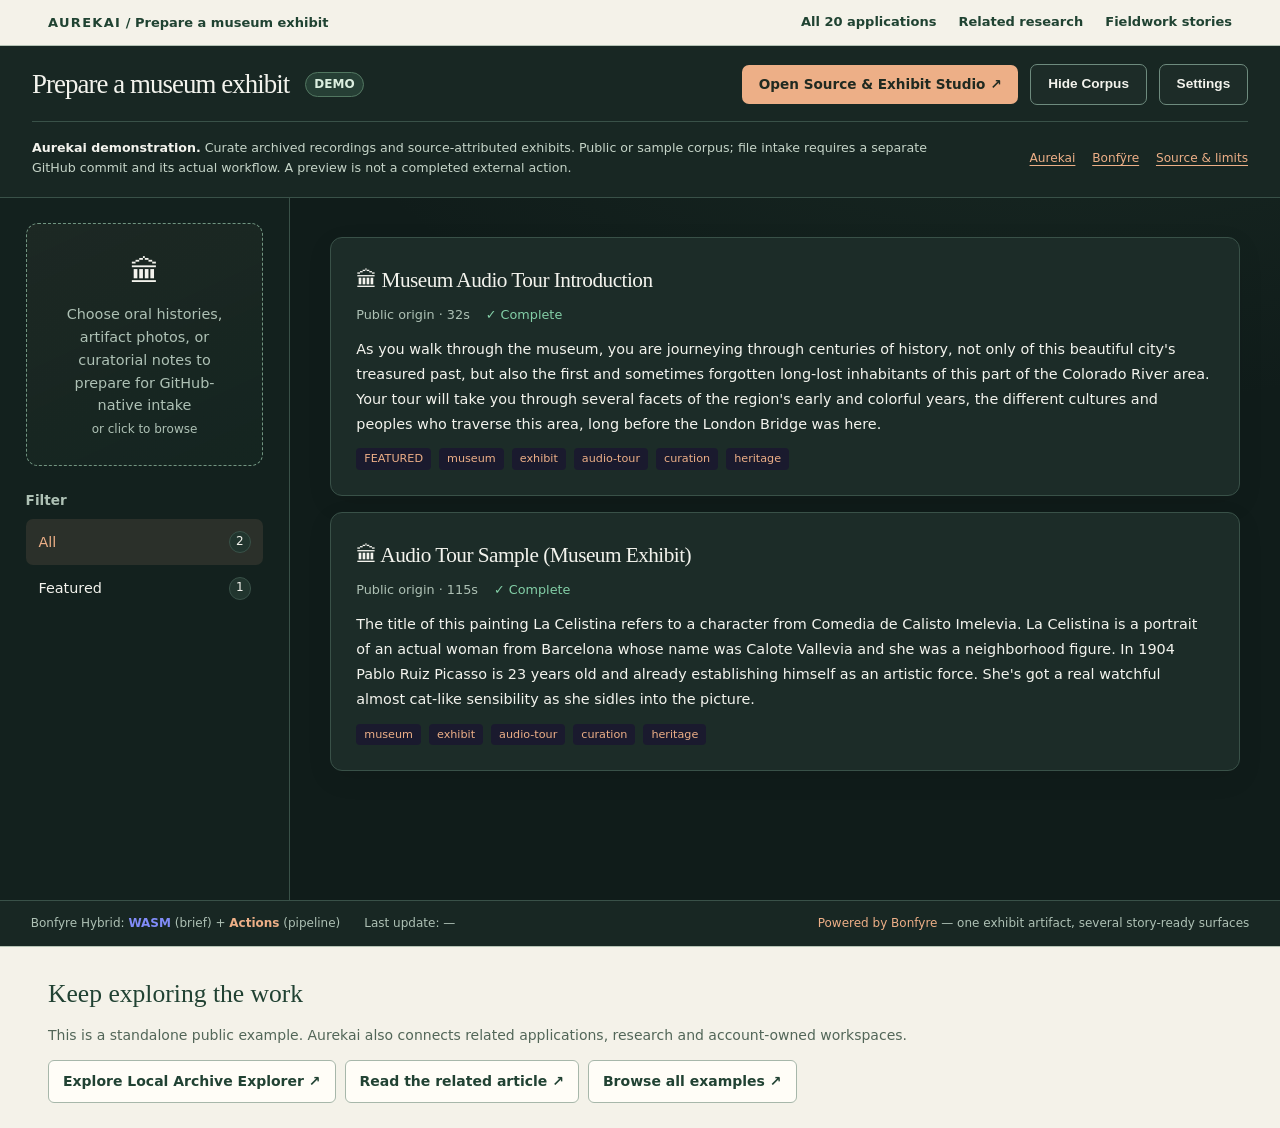
==== commit 83c97bad: "Align public demo homepage copy with readable application names" ====
--- a/site/index.html
+++ b/site/index.html
@@ -3,7 +3,7 @@
 <head>
   <meta charset="utf-8">
   <meta name="viewport" content="width=device-width,initial-scale=1">
-  <title>Museum Exhibit Builder</title>
+  <title>Prepare a museum exhibit</title>
   <style>
     :root{--bg:#0a0a0a;--fg:#e0e0e0;--accent:#ff6600;--surface:#151515;--border:#333;--dim:#888;--green:#22c55e;--red:#ef4444;--yellow:#eab308}
     *{margin:0;padding:0;box-sizing:border-box}
@@ -117,10 +117,10 @@
 </style>
 </head>
 <body>
-<nav class="aurekai-network-nav" aria-label="Aurekai application network"><span><a href="https://nickgonzales76017.github.io/bonfyre/discover/"><strong>AUREKAI</strong></a> / Museum Exhibit Builder</span><div><a href="https://nickgonzales76017.github.io/bonfyre/discover/">All 20 applications</a><a href="https://nickgonzales76017.github.io/bonfyre/blog/a-publisher-deserves-a-home/">Related research</a><a href="https://nickgonzales76017.github.io/bonfyre/fieldwork/">Fieldwork stories</a></div></nav>
+<nav class="aurekai-network-nav" aria-label="Aurekai application network"><span><a href="https://nickgonzales76017.github.io/bonfyre/discover/"><strong>AUREKAI</strong></a> / Prepare a museum exhibit</span><div><a href="https://nickgonzales76017.github.io/bonfyre/discover/">All 20 applications</a><a href="https://nickgonzales76017.github.io/bonfyre/blog/a-publisher-deserves-a-home/">Related research</a><a href="https://nickgonzales76017.github.io/bonfyre/fieldwork/">Fieldwork stories</a></div></nav>
   <div class="app">
     <header>
-      <h1>Museum Exhibit Builder</h1>
+      <h1>Prepare a museum exhibit</h1>
       <span class="badge badge-demo" id="statusBadge">DEMO</span>
       <div class="header-right">
         <a href="exhibit-studio/" class="btn btn-primary" style="display:inline-flex;align-items:center;text-decoration:none;white-space:nowrap">Open Source & Exhibit Studio ↗</a>
@@ -214,7 +214,7 @@
 const INPUT_PATH = 'input';
 const DEFAULT_REPO = 'Nickgonzales76017/pages-museum-exhibit';
 const DEFAULT_BRANCH = 'main';
-const APP_NAME = "Museum Exhibit Builder";
+const APP_NAME = "Prepare a museum exhibit";
 const ROUTE_LABEL = "museum exhibit";
 const EXTRA_ARTIFACTS = [{"suffix":".clips.json","step":"clips"},{"suffix":".tags.json","step":"tag"}];
 const COMPLETE_WHEN_ANY = ["clips","tags"];
